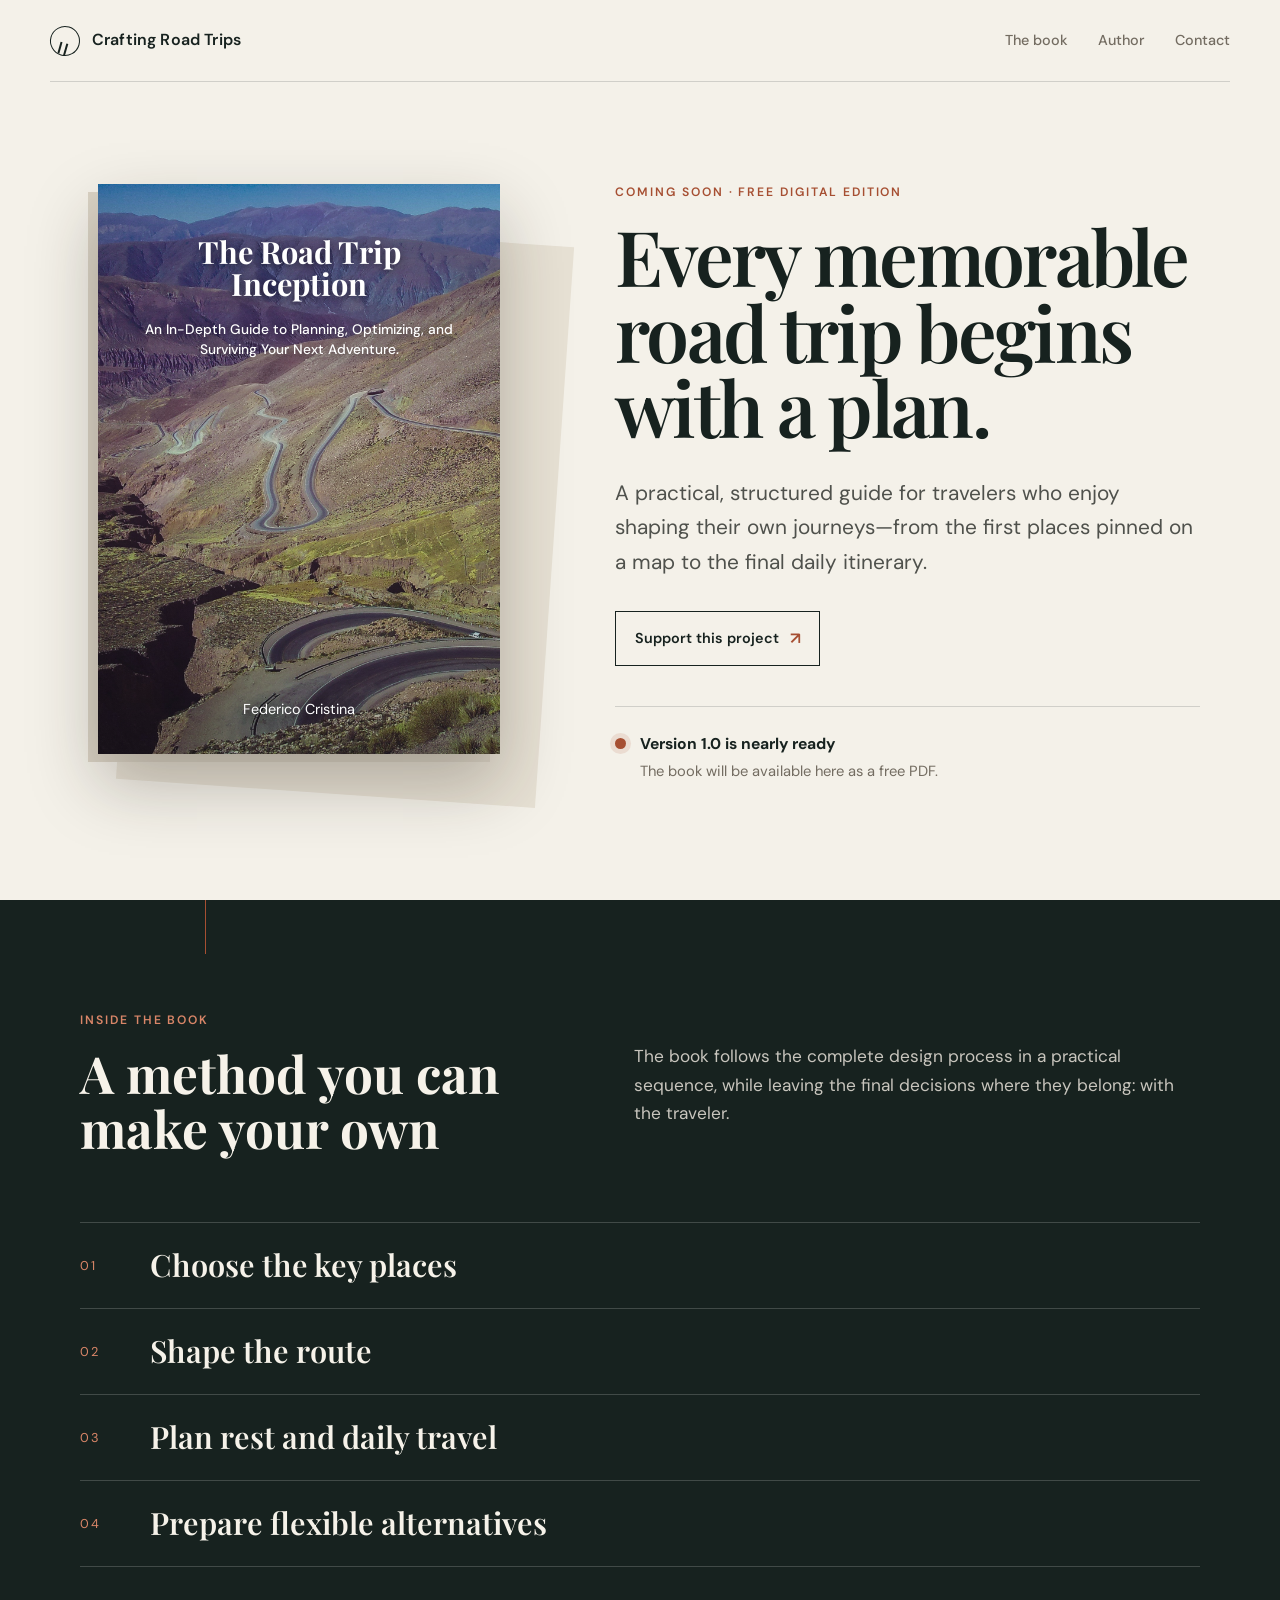
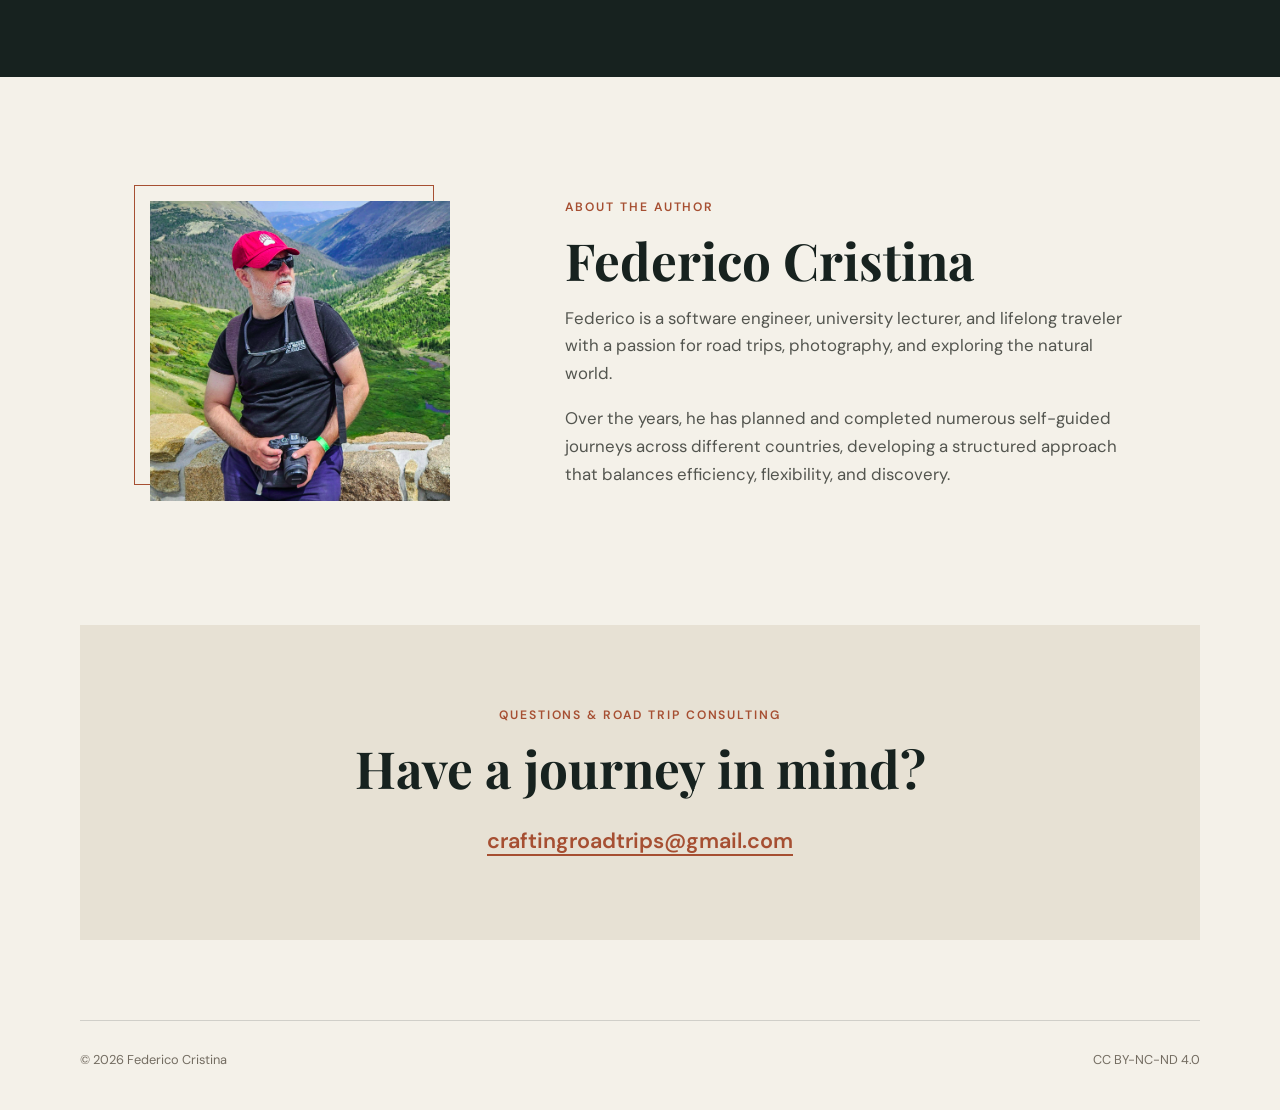
==== index.html @ 1887480f "Create prelaunch website" ====
<!doctype html>
<html lang="en">
<head>
  <meta charset="utf-8">
  <meta name="viewport" content="width=device-width, initial-scale=1">
  <meta name="description" content="The Road Trip Inception — a practical guide to planning independent road trips. Free digital edition coming soon.">
  <meta name="theme-color" content="#17221f">
  <title>Crafting Road Trips | The Road Trip Inception</title>
  <link rel="preconnect" href="https://fonts.googleapis.com">
  <link rel="preconnect" href="https://fonts.gstatic.com" crossorigin>
  <link href="https://fonts.googleapis.com/css2?family=DM+Sans:wght@400;500;600&family=Playfair+Display:wght@600;700&display=swap" rel="stylesheet">
  <link rel="stylesheet" href="styles.css">
</head>
<body>
  <header class="site-header">
    <a class="brand" href="#top" aria-label="Crafting Road Trips, home">
      <span class="brand-mark" aria-hidden="true"><i></i><i></i></span>
      <span>Crafting Road Trips</span>
    </a>
    <nav aria-label="Primary navigation">
      <a href="#book">The book</a>
      <a href="#author">Author</a>
      <a href="#contact">Contact</a>
    </nav>
  </header>

  <main id="top">
    <section class="hero" id="book">
      <div class="book-stage" aria-label="Cover of The Road Trip Inception">
        <div class="book-cover">
          <img src="assets/cover-photo.jpg" alt="A winding mountain road crossing a vast, rugged landscape">
          <div class="cover-shade"></div>
          <div class="cover-copy">
            <h2>The Road Trip Inception</h2>
            <p>An In-Depth Guide to Planning, Optimizing, and Surviving Your Next Adventure.</p>
            <span>Federico Cristina</span>
          </div>
        </div>
      </div>

      <div class="hero-copy">
        <p class="eyebrow">Coming soon · Free digital edition</p>
        <h1>Every memorable road trip begins with a plan.</h1>
        <p class="intro">A practical, structured guide for travelers who enjoy shaping their own journeys—from the first places pinned on a map to the final daily itinerary.</p>
        <a class="support-button" href="https://buymeacoffee.com/craftingroadtrips" target="_blank" rel="noopener noreferrer">
          Support this project <span aria-hidden="true">↗</span>
        </a>
        <div class="release-note">
          <span class="route-dot" aria-hidden="true"></span>
          <div>
            <strong>Version 1.0 is nearly ready</strong>
            <p>The book will be available here as a free PDF.</p>
          </div>
        </div>
      </div>
    </section>

    <section class="method" aria-labelledby="method-title">
      <div class="section-heading">
        <p class="eyebrow">Inside the book</p>
        <h2 id="method-title">A method you can make your own</h2>
      </div>
      <p class="method-intro">The book follows the complete design process in a practical sequence, while leaving the final decisions where they belong: with the traveler.</p>
      <ol class="route-steps">
        <li><span>01</span><strong>Choose the key places</strong></li>
        <li><span>02</span><strong>Shape the route</strong></li>
        <li><span>03</span><strong>Plan rest and daily travel</strong></li>
        <li><span>04</span><strong>Prepare flexible alternatives</strong></li>
      </ol>
    </section>

    <section class="author" id="author" aria-labelledby="author-title">
      <div class="author-photo-wrap">
        <img src="assets/federico-cristina.png" alt="Federico Cristina holding a camera in a mountain landscape">
      </div>
      <div class="author-copy">
        <p class="eyebrow">About the author</p>
        <h2 id="author-title">Federico Cristina</h2>
        <p>Federico is a software engineer, university lecturer, and lifelong traveler with a passion for road trips, photography, and exploring the natural world.</p>
        <p>Over the years, he has planned and completed numerous self-guided journeys across different countries, developing a structured approach that balances efficiency, flexibility, and discovery.</p>
      </div>
    </section>

    <section class="contact" id="contact" aria-labelledby="contact-title">
      <p class="eyebrow">Questions & road trip consulting</p>
      <h2 id="contact-title">Have a journey in mind?</h2>
      <a class="email-link" href="mailto:craftingroadtrips@gmail.com">craftingroadtrips@gmail.com</a>
    </section>
  </main>

  <footer>
    <span>© 2026 Federico Cristina</span>
    <span>CC BY-NC-ND 4.0</span>
  </footer>
</body>
</html>
---- styles.css ----
:root {
  --ink: #17221f;
  --paper: #f4f1e9;
  --paper-deep: #e7e1d4;
  --stone: #736c61;
  --rust: #a64f32;
  --blue: #536c7d;
  --line: rgba(23, 34, 31, .16);
  --serif: "Playfair Display", Georgia, serif;
  --sans: "DM Sans", Arial, sans-serif;
}

* { box-sizing: border-box; }
html { scroll-behavior: smooth; }
body {
  margin: 0;
  color: var(--ink);
  background: var(--paper);
  font-family: var(--sans);
  font-size: 1rem;
  line-height: 1.65;
}

a { color: inherit; }
img { display: block; max-width: 100%; }

.site-header {
  width: min(1180px, calc(100% - 48px));
  min-height: 82px;
  margin: 0 auto;
  display: flex;
  align-items: center;
  justify-content: space-between;
  border-bottom: 1px solid var(--line);
}

.brand {
  display: inline-flex;
  align-items: center;
  gap: 12px;
  text-decoration: none;
  font-weight: 600;
  letter-spacing: .01em;
}

.brand-mark {
  width: 30px;
  height: 30px;
  border: 1px solid var(--ink);
  border-radius: 50%;
  display: flex;
  justify-content: center;
  gap: 4px;
  overflow: hidden;
  transform: rotate(16deg);
}

.brand-mark i {
  display: block;
  width: 2px;
  height: 14px;
  margin-top: 16px;
  background: var(--ink);
}

nav { display: flex; gap: 30px; }
nav a {
  color: var(--stone);
  text-decoration: none;
  font-size: .9rem;
  font-weight: 500;
}
nav a:hover, nav a:focus-visible { color: var(--rust); }

main { overflow: hidden; }
.hero {
  width: min(1120px, calc(100% - 48px));
  margin: 0 auto;
  min-height: calc(100vh - 82px);
  padding: 72px 0 88px;
  display: grid;
  grid-template-columns: minmax(290px, 420px) minmax(0, 1fr);
  align-items: center;
  gap: clamp(60px, 9vw, 130px);
}

.book-stage { position: relative; padding: 0 0 28px 18px; }
.book-stage::before {
  content: "";
  position: absolute;
  z-index: -1;
  inset: 8% -13% -2% 13%;
  background: var(--paper-deep);
  transform: rotate(4deg);
}

.book-cover {
  position: relative;
  aspect-ratio: 148 / 210;
  overflow: hidden;
  box-shadow: 0 30px 65px rgba(35, 28, 20, .28), -10px 8px 0 #dad3c5;
}

.book-cover > img { width: 100%; height: 100%; object-fit: cover; }
.cover-shade {
  position: absolute;
  inset: 0;
  background: linear-gradient(180deg, rgba(7,14,20,.18) 5%, rgba(7,14,20,.02) 46%, rgba(7,14,20,.28) 100%);
}

.cover-copy {
  position: absolute;
  inset: 0;
  padding: 13% 7% 8%;
  color: white;
  text-align: center;
  display: flex;
  flex-direction: column;
  text-shadow: 0 2px 8px rgba(0,0,0,.55);
}

.cover-copy h2 {
  margin: 0;
  font: 700 clamp(1.45rem, 2.4vw, 2.15rem)/1.05 var(--serif);
}
.cover-copy p {
  margin: 1.2rem 0 0;
  font-size: clamp(.66rem, 1.1vw, .86rem);
  font-weight: 500;
  line-height: 1.45;
}
.cover-copy span { margin-top: auto; font-size: clamp(.72rem, 1.2vw, .9rem); }

.eyebrow {
  margin: 0 0 1rem;
  color: var(--rust);
  font-size: .76rem;
  font-weight: 600;
  letter-spacing: .16em;
  text-transform: uppercase;
}

h1, h2 { font-family: var(--serif); }
.hero-copy h1 {
  max-width: 690px;
  margin: 0;
  font-size: clamp(3rem, 6vw, 5.7rem);
  font-weight: 600;
  line-height: .98;
  letter-spacing: -.035em;
}
.intro {
  max-width: 620px;
  margin: 2rem 0 0;
  color: #4f514c;
  font-size: clamp(1.08rem, 1.8vw, 1.3rem);
  line-height: 1.65;
}

.support-button {
  width: fit-content;
  margin-top: 2rem;
  padding: .8rem 1.15rem;
  border: 1px solid var(--ink);
  display: inline-flex;
  align-items: center;
  gap: .7rem;
  color: var(--ink);
  background: transparent;
  text-decoration: none;
  font-size: .9rem;
  font-weight: 600;
  transition: color .2s ease, background-color .2s ease, transform .2s ease;
}
.support-button:hover,
.support-button:focus-visible {
  color: var(--paper);
  background: var(--ink);
  transform: translateY(-2px);
}
.support-button span { color: var(--rust); font-size: 1.05rem; }

.release-note {
  margin-top: 2.5rem;
  padding-top: 1.5rem;
  border-top: 1px solid var(--line);
  display: flex;
  align-items: flex-start;
  gap: 14px;
}
.route-dot {
  width: 11px;
  height: 11px;
  margin-top: 7px;
  flex: 0 0 auto;
  background: var(--rust);
  border-radius: 50%;
  box-shadow: 0 0 0 5px rgba(166,79,50,.13);
}
.release-note strong { font-size: .98rem; }
.release-note p { margin: .1rem 0 0; color: var(--stone); font-size: .92rem; }

.method {
  position: relative;
  padding: 110px max(24px, calc((100vw - 1120px) / 2));
  color: #f6f2e9;
  background: var(--ink);
  display: grid;
  grid-template-columns: .9fr 1.1fr;
  gap: 55px 90px;
}
.method::after {
  content: "";
  position: absolute;
  top: 0;
  left: 16%;
  width: 1px;
  height: 54px;
  background: var(--rust);
}
.method h2, .author h2, .contact h2 {
  margin: 0;
  font-size: clamp(2.2rem, 4vw, 4rem);
  line-height: 1.08;
}
.method-intro { max-width: 620px; margin: 2rem 0 0; color: #c8c5bd; font-size: 1.08rem; }
.method .eyebrow { color: #d98668; }
.route-steps {
  grid-column: 1 / -1;
  margin: 10px 0 0;
  padding: 0;
  list-style: none;
  border-top: 1px solid rgba(255,255,255,.18);
}
.route-steps li {
  min-height: 86px;
  padding: 18px 0;
  border-bottom: 1px solid rgba(255,255,255,.18);
  display: grid;
  grid-template-columns: 70px 1fr;
  align-items: center;
}
.route-steps span { color: #d98668; font-size: .8rem; letter-spacing: .12em; }
.route-steps strong { font: 600 clamp(1.25rem, 2.4vw, 2rem)/1.2 var(--serif); }

.author {
  width: min(980px, calc(100% - 48px));
  margin: 0 auto;
  padding: 120px 0;
  display: grid;
  grid-template-columns: 300px 1fr;
  align-items: center;
  gap: clamp(55px, 9vw, 120px);
}
.author-photo-wrap { position: relative; }
.author-photo-wrap::before {
  content: "";
  position: absolute;
  inset: -16px 16px 16px -16px;
  border: 1px solid var(--rust);
  z-index: -1;
}
.author-photo-wrap img { width: 100%; aspect-ratio: 1; object-fit: cover; }
.author-copy p:not(.eyebrow) { max-width: 590px; color: #53554f; font-size: 1.05rem; }
.author-copy p + p { margin-top: 1.1rem; }

.contact {
  width: min(1120px, calc(100% - 48px));
  margin: 0 auto 80px;
  padding: clamp(48px, 7vw, 80px);
  background: var(--paper-deep);
  text-align: center;
}
.email-link {
  display: inline-block;
  margin-top: 1.7rem;
  color: var(--rust);
  font-size: clamp(1rem, 2.3vw, 1.35rem);
  font-weight: 600;
  text-underline-offset: 6px;
}

footer {
  width: min(1120px, calc(100% - 48px));
  margin: 0 auto;
  padding: 28px 0 40px;
  border-top: 1px solid var(--line);
  color: var(--stone);
  display: flex;
  justify-content: space-between;
  font-size: .8rem;
}

@media (max-width: 760px) {
  .site-header { width: min(100% - 32px, 560px); min-height: 70px; }
  nav { display: none; }
  .hero {
    width: min(100% - 32px, 560px);
    min-height: auto;
    padding: 48px 0 70px;
    grid-template-columns: 1fr;
    gap: 55px;
  }
  .book-stage { width: min(82vw, 360px); justify-self: center; }
  .hero-copy h1 { font-size: clamp(2.75rem, 13vw, 4.4rem); }
  .method { padding-top: 84px; padding-bottom: 84px; grid-template-columns: 1fr; gap: 10px; }
  .route-steps { margin-top: 40px; }
  .route-steps li { grid-template-columns: 52px 1fr; }
  .author { width: min(100% - 48px, 560px); padding: 90px 0; grid-template-columns: 1fr; gap: 55px; }
  .author-photo-wrap { width: min(75vw, 300px); }
  .contact { width: calc(100% - 32px); margin-bottom: 45px; padding-inline: 20px; }
  footer { width: calc(100% - 32px); gap: 18px; flex-direction: column; }
}

@media (prefers-reduced-motion: no-preference) {
  .book-cover { transition: transform .35s ease, box-shadow .35s ease; }
  .book-stage:hover .book-cover { transform: translateY(-5px) rotate(-.35deg); box-shadow: 0 38px 72px rgba(35,28,20,.32), -10px 8px 0 #dad3c5; }
}
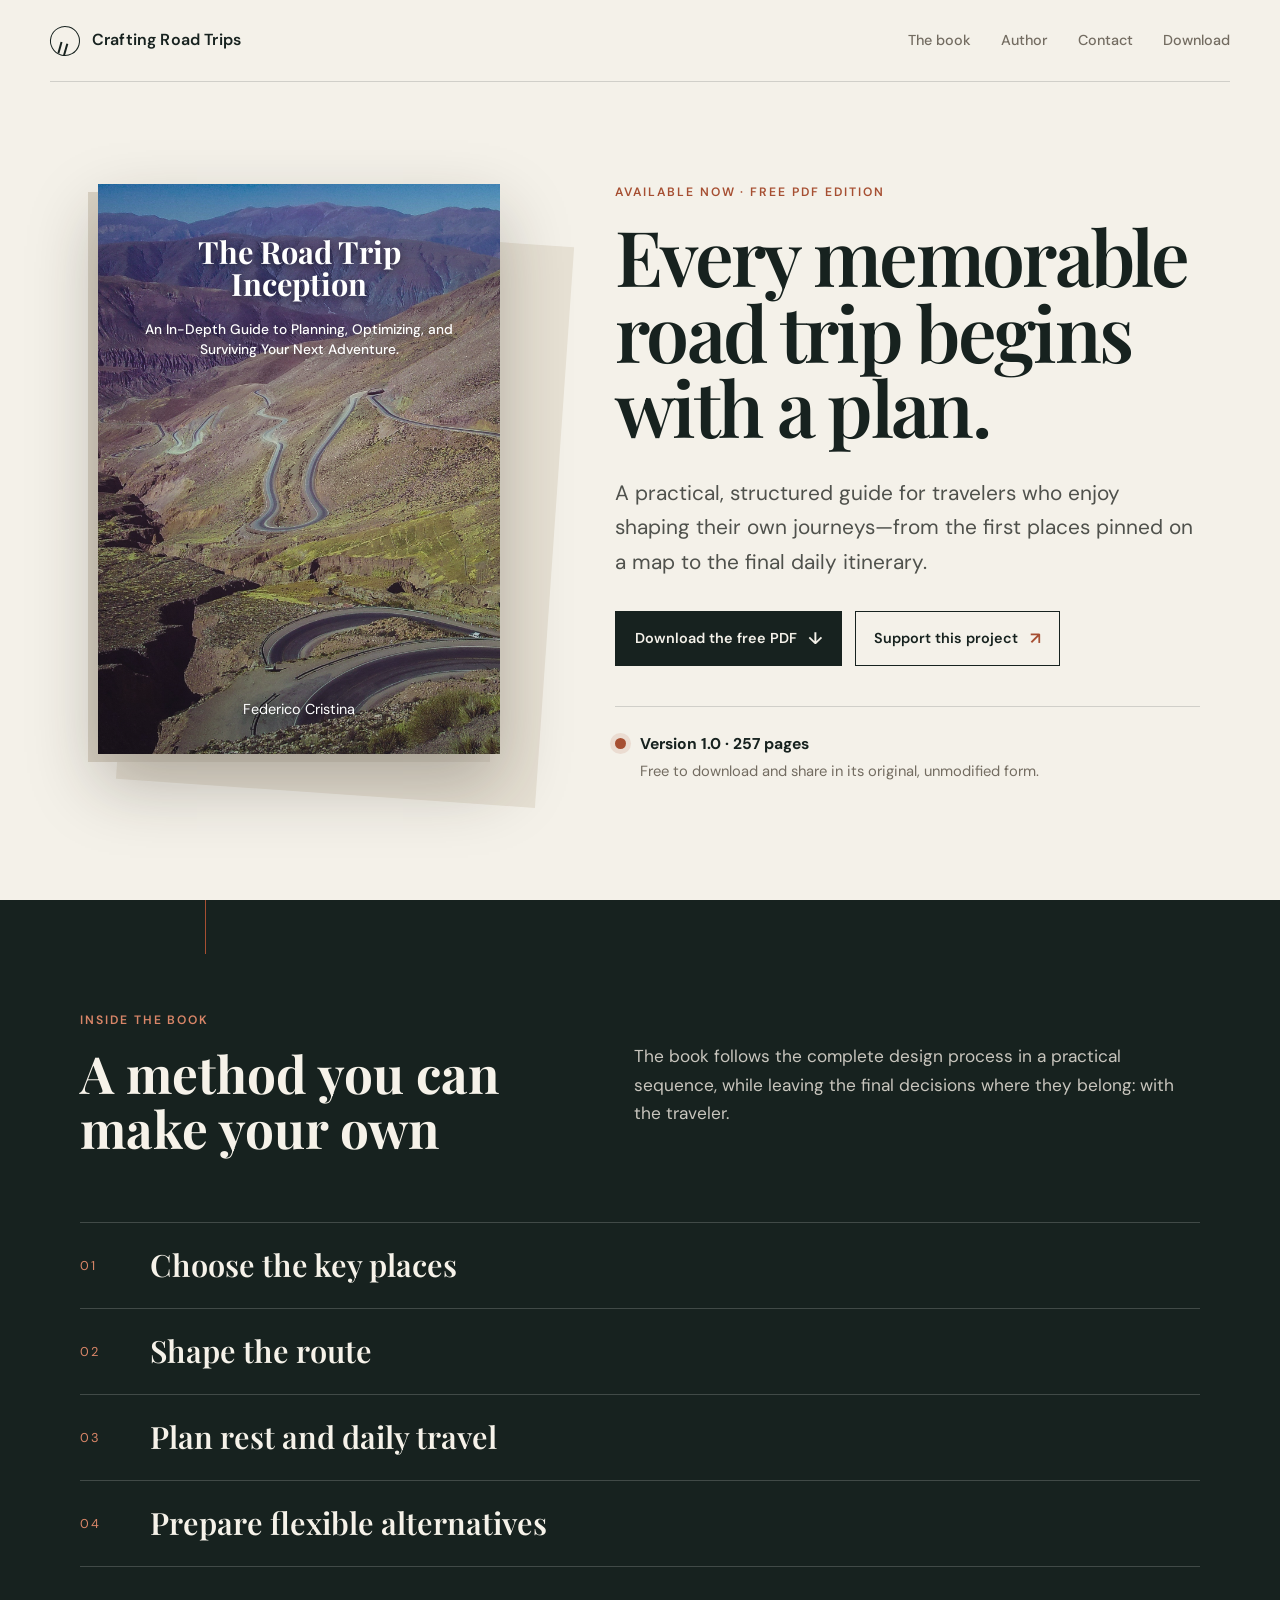
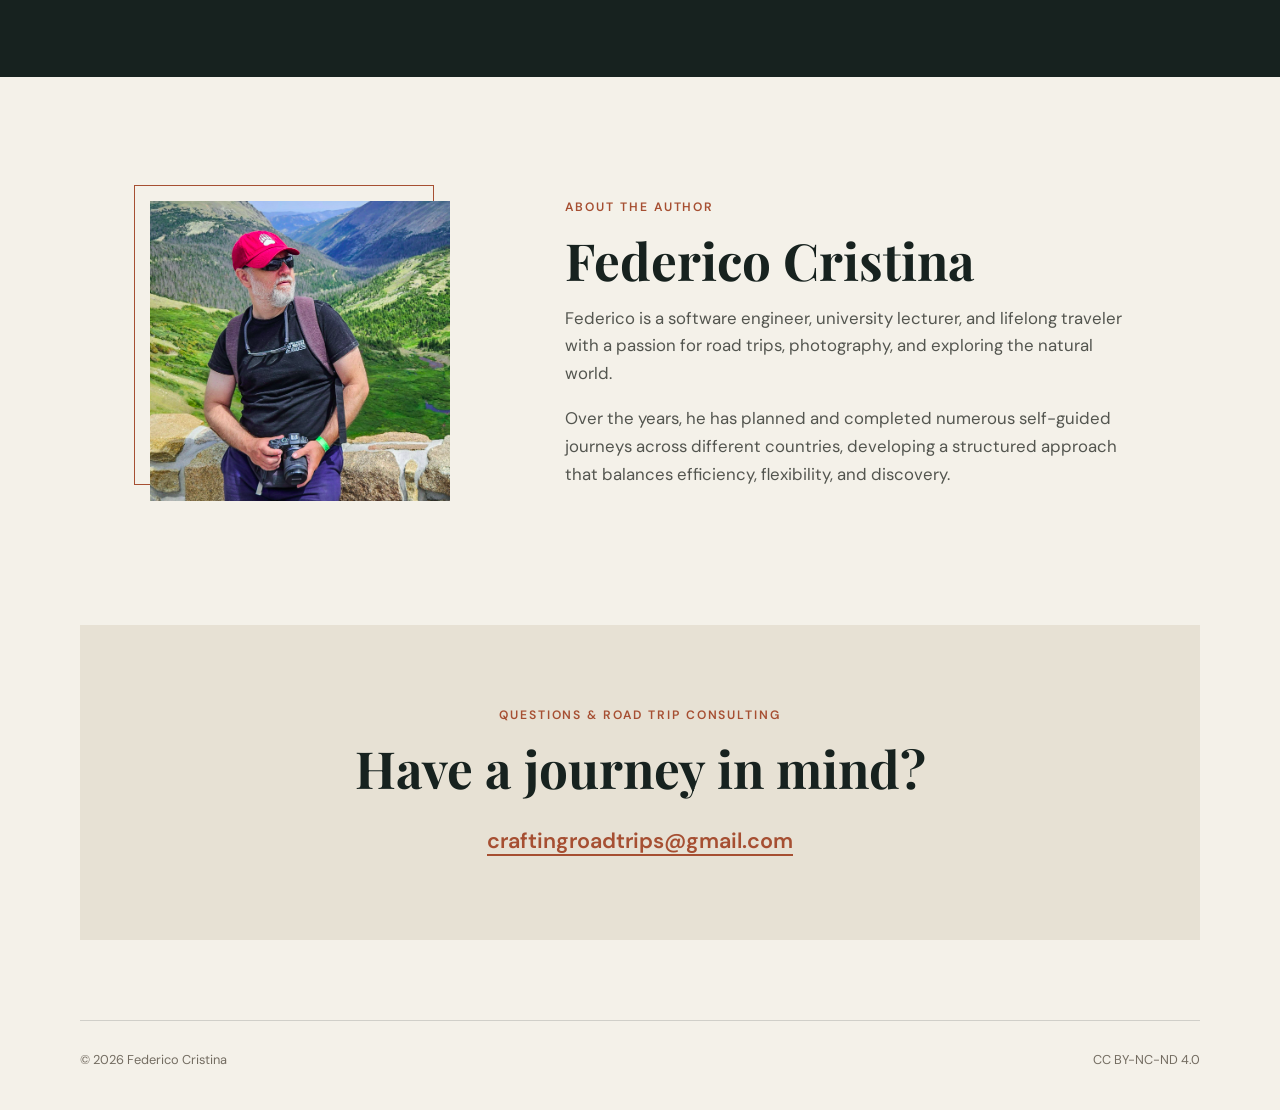
==== commit 42cb230c: "Publish The Road Trip Inception v1.0" ====
--- a/index.html
+++ b/index.html
@@ -3,7 +3,7 @@
 <head>
   <meta charset="utf-8">
   <meta name="viewport" content="width=device-width, initial-scale=1">
-  <meta name="description" content="The Road Trip Inception — a practical guide to planning independent road trips. Free digital edition coming soon.">
+  <meta name="description" content="Download The Road Trip Inception, a free practical guide to planning independent road trips.">
   <meta name="theme-color" content="#17221f">
   <title>Crafting Road Trips | The Road Trip Inception</title>
   <link rel="preconnect" href="https://fonts.googleapis.com">
@@ -21,6 +21,7 @@
       <a href="#book">The book</a>
       <a href="#author">Author</a>
       <a href="#contact">Contact</a>
+      <a href="https://github.com/craftingroadtrips/the-road-trip-inception/releases/latest/download/The-Road-Trip-Inception.pdf">Download</a>
     </nav>
   </header>
 
@@ -39,17 +40,22 @@
       </div>
 
       <div class="hero-copy">
-        <p class="eyebrow">Coming soon · Free digital edition</p>
+        <p class="eyebrow">Available now · Free PDF edition</p>
         <h1>Every memorable road trip begins with a plan.</h1>
         <p class="intro">A practical, structured guide for travelers who enjoy shaping their own journeys—from the first places pinned on a map to the final daily itinerary.</p>
-        <a class="support-button" href="https://buymeacoffee.com/craftingroadtrips" target="_blank" rel="noopener noreferrer">
-          Support this project <span aria-hidden="true">↗</span>
-        </a>
+        <div class="hero-actions">
+          <a class="download-button" href="https://github.com/craftingroadtrips/the-road-trip-inception/releases/latest/download/The-Road-Trip-Inception.pdf">
+            Download the free PDF <span aria-hidden="true">↓</span>
+          </a>
+          <a class="support-button" href="https://buymeacoffee.com/craftingroadtrips" target="_blank" rel="noopener noreferrer">
+            Support this project <span aria-hidden="true">↗</span>
+          </a>
+        </div>
         <div class="release-note">
           <span class="route-dot" aria-hidden="true"></span>
           <div>
-            <strong>Version 1.0 is nearly ready</strong>
-            <p>The book will be available here as a free PDF.</p>
+            <strong>Version 1.0 · 257 pages</strong>
+            <p>Free to download and share in its original, unmodified form.</p>
           </div>
         </div>
       </div>
--- a/styles.css
+++ b/styles.css
@@ -157,9 +157,16 @@
   line-height: 1.65;
 }
 
+.hero-actions {
+  margin-top: 2rem;
+  display: flex;
+  flex-wrap: wrap;
+  gap: .8rem;
+}
+
+.download-button,
 .support-button {
   width: fit-content;
-  margin-top: 2rem;
   padding: .8rem 1.15rem;
   border: 1px solid var(--ink);
   display: inline-flex;
@@ -172,13 +179,25 @@
   font-weight: 600;
   transition: color .2s ease, background-color .2s ease, transform .2s ease;
 }
+.download-button {
+  color: var(--paper);
+  background: var(--ink);
+}
+.download-button:hover,
+.download-button:focus-visible {
+  background: var(--rust);
+  border-color: var(--rust);
+  transform: translateY(-2px);
+}
 .support-button:hover,
 .support-button:focus-visible {
   color: var(--paper);
   background: var(--ink);
   transform: translateY(-2px);
 }
-.support-button span { color: var(--rust); font-size: 1.05rem; }
+.download-button span,
+.support-button span { font-size: 1.05rem; }
+.support-button span { color: var(--rust); }
 
 .release-note {
   margin-top: 2.5rem;
@@ -303,6 +322,8 @@
   }
   .book-stage { width: min(82vw, 360px); justify-self: center; }
   .hero-copy h1 { font-size: clamp(2.75rem, 13vw, 4.4rem); }
+  .hero-actions { align-items: stretch; flex-direction: column; }
+  .download-button, .support-button { width: 100%; justify-content: center; }
   .method { padding-top: 84px; padding-bottom: 84px; grid-template-columns: 1fr; gap: 10px; }
   .route-steps { margin-top: 40px; }
   .route-steps li { grid-template-columns: 52px 1fr; }
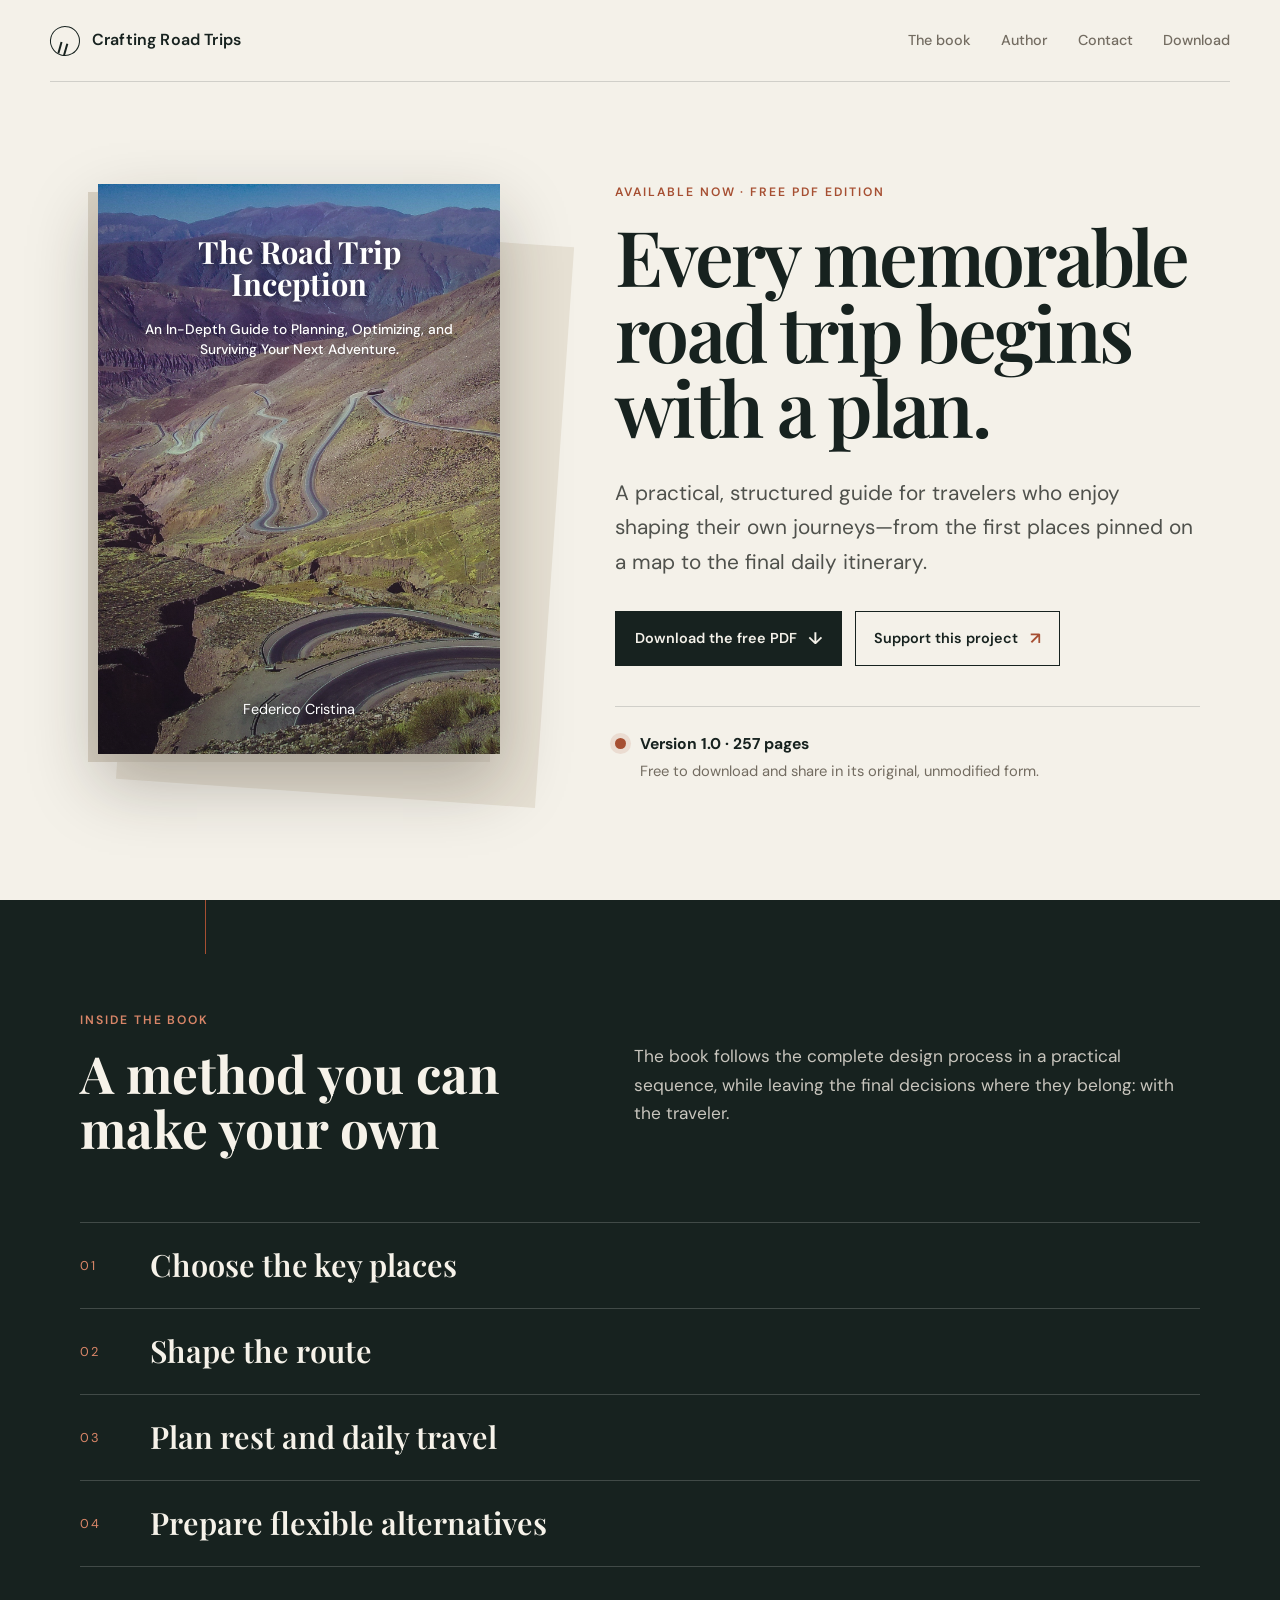
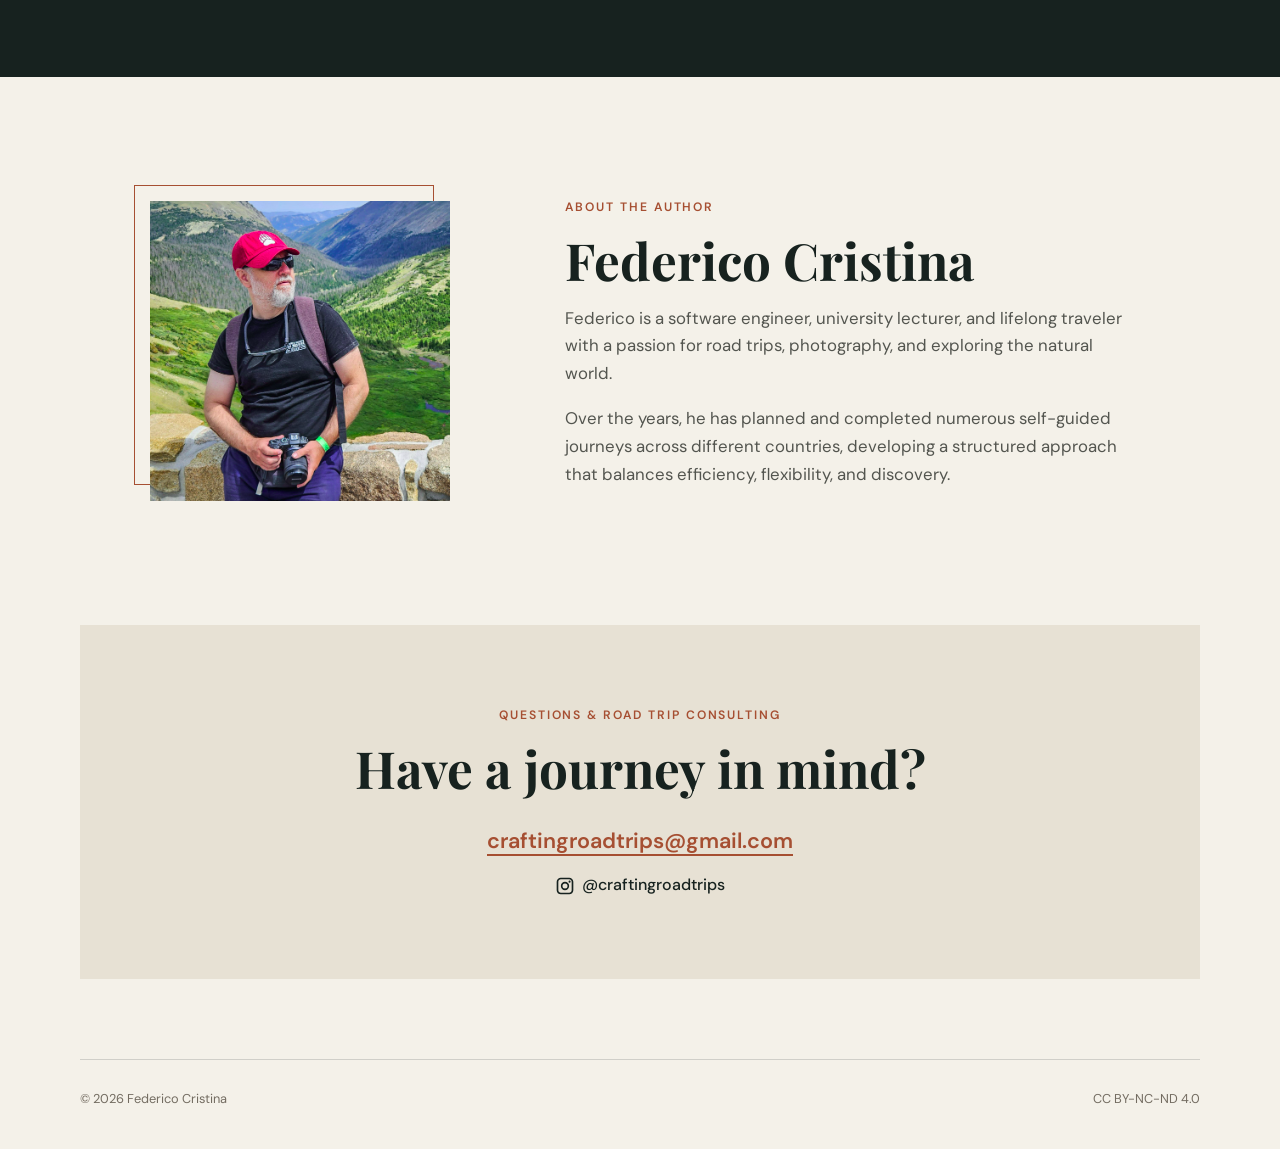
==== commit 3f0e37aa: "Incorporar nuevos enlaces" ====
--- a/index.html
+++ b/index.html
@@ -4,8 +4,68 @@
   <meta charset="utf-8">
   <meta name="viewport" content="width=device-width, initial-scale=1">
   <meta name="description" content="Download The Road Trip Inception, a free practical guide to planning independent road trips.">
+  <meta name="author" content="Federico Cristina">
+  <meta name="robots" content="index, follow, max-image-preview:large">
   <meta name="theme-color" content="#17221f">
   <title>Crafting Road Trips | The Road Trip Inception</title>
+  <link rel="canonical" href="https://craftingroadtrips.github.io/">
+  <link rel="alternate" type="application/pdf" title="The Road Trip Inception — Free PDF" href="https://github.com/craftingroadtrips/the-road-trip-inception/releases/latest/download/The-Road-Trip-Inception.pdf">
+  <link rel="icon" href="assets/favicon.svg" type="image/svg+xml">
+
+  <meta property="og:type" content="website">
+  <meta property="og:site_name" content="Crafting Road Trips">
+  <meta property="og:title" content="The Road Trip Inception — Free Road Trip Planning Guide">
+  <meta property="og:description" content="A practical, structured guide to planning independent road trips—from the first places pinned on a map to the final daily itinerary.">
+  <meta property="og:url" content="https://craftingroadtrips.github.io/">
+  <meta property="og:image" content="https://craftingroadtrips.github.io/assets/social-preview.jpg">
+  <meta property="og:image:width" content="1200">
+  <meta property="og:image:height" content="630">
+  <meta property="og:image:alt" content="The Road Trip Inception by Federico Cristina">
+
+  <meta name="twitter:card" content="summary_large_image">
+  <meta name="twitter:title" content="The Road Trip Inception — Free Road Trip Planning Guide">
+  <meta name="twitter:description" content="A practical, structured guide to planning independent road trips.">
+  <meta name="twitter:image" content="https://craftingroadtrips.github.io/assets/social-preview.jpg">
+  <meta name="twitter:image:alt" content="The Road Trip Inception by Federico Cristina">
+
+  <script type="application/ld+json">
+  {
+    "@context": "https://schema.org",
+    "@type": "Book",
+    "name": "The Road Trip Inception",
+    "alternateName": "An In-Depth Guide to Planning, Optimizing, and Surviving Your Next Adventure",
+    "author": {
+      "@type": "Person",
+      "name": "Federico Cristina"
+    },
+    "author": {
+      "@type": "Person",
+      "name": "Federico Cristina"
+    },
+    "publisher": {
+      "@type": "Organization",
+      "name": "Crafting Road Trips",
+      "url": "https://craftingroadtrips.github.io/",
+      "sameAs": [
+        "https://www.instagram.com/craftingroadtrips/"
+      ]
+    },
+    "description": "A practical, structured guide to planning independent road trips, from choosing key places and shaping the route to building a flexible daily itinerary.",
+    "url": "https://craftingroadtrips.github.io/",
+    "image": "https://craftingroadtrips.github.io/assets/social-preview.jpg",
+    "inLanguage": "en",
+    "bookFormat": "https://schema.org/EBook",
+    "isAccessibleForFree": true,
+    "license": "https://creativecommons.org/licenses/by-nc-nd/4.0/",
+    "offers": {
+      "@type": "Offer",
+      "price": "0",
+      "priceCurrency": "USD",
+      "availability": "https://schema.org/InStock",
+      "url": "https://github.com/craftingroadtrips/the-road-trip-inception/releases/latest/download/The-Road-Trip-Inception.pdf"
+    }
+  }
+  </script>
   <link rel="preconnect" href="https://fonts.googleapis.com">
   <link rel="preconnect" href="https://fonts.gstatic.com" crossorigin>
   <link href="https://fonts.googleapis.com/css2?family=DM+Sans:wght@400;500;600&family=Playfair+Display:wght@600;700&display=swap" rel="stylesheet">
@@ -90,7 +150,22 @@
     <section class="contact" id="contact" aria-labelledby="contact-title">
       <p class="eyebrow">Questions & road trip consulting</p>
       <h2 id="contact-title">Have a journey in mind?</h2>
-      <a class="email-link" href="mailto:craftingroadtrips@gmail.com">craftingroadtrips@gmail.com</a>
+      <div class="contact-links">
+        <a class="email-link" href="mailto:craftingroadtrips@gmail.com">
+          craftingroadtrips@gmail.com
+        </a>
+
+        <a class="instagram-link"
+          href="https://www.instagram.com/craftingroadtrips/"
+          target="_blank"
+          rel="noopener noreferrer"
+          aria-label="Crafting Road Trips on Instagram">
+          <svg viewBox="0 0 24 24" aria-hidden="true">
+            <path d="M7 2C4.24 2 2 4.24 2 7v10c0 2.76 2.24 5 5 5h10c2.76 0 5-2.24 5-5V7c0-2.76-2.24-5-5-5H7zm10 2c1.66 0 3 1.34 3 3v10c0 1.66-1.34 3-3 3H7c-1.66 0-3-1.34-3-3V7c0-1.66 1.34-3 3-3h10zm.5 1.5a1.25 1.25 0 1 0 0 2.5 1.25 1.25 0 0 0 0-2.5zM12 7a5 5 0 1 0 0 10 5 5 0 0 0 0-10zm0 2a3 3 0 1 1 0 6 3 3 0 0 1 0-6z"/>
+          </svg>
+          @craftingroadtrips
+        </a>
+      </div>
     </section>
   </main>
 
--- a/styles.css
+++ b/styles.css
@@ -337,3 +337,29 @@
   .book-cover { transition: transform .35s ease, box-shadow .35s ease; }
   .book-stage:hover .book-cover { transform: translateY(-5px) rotate(-.35deg); box-shadow: 0 38px 72px rgba(35,28,20,.32), -10px 8px 0 #dad3c5; }
 }
+
+.contact-links {
+  display: flex;
+  flex-direction: column;
+  align-items: center;
+  gap: 0.8rem;
+}
+
+.instagram-link {
+  display: inline-flex;
+  align-items: center;
+  gap: 0.45rem;
+  color: inherit;
+  text-decoration: none;
+  font-weight: 500;
+}
+
+.instagram-link svg {
+  width: 20px;
+  height: 20px;
+  fill: currentColor;
+}
+
+.instagram-link:hover {
+  opacity: 0.7;
+}
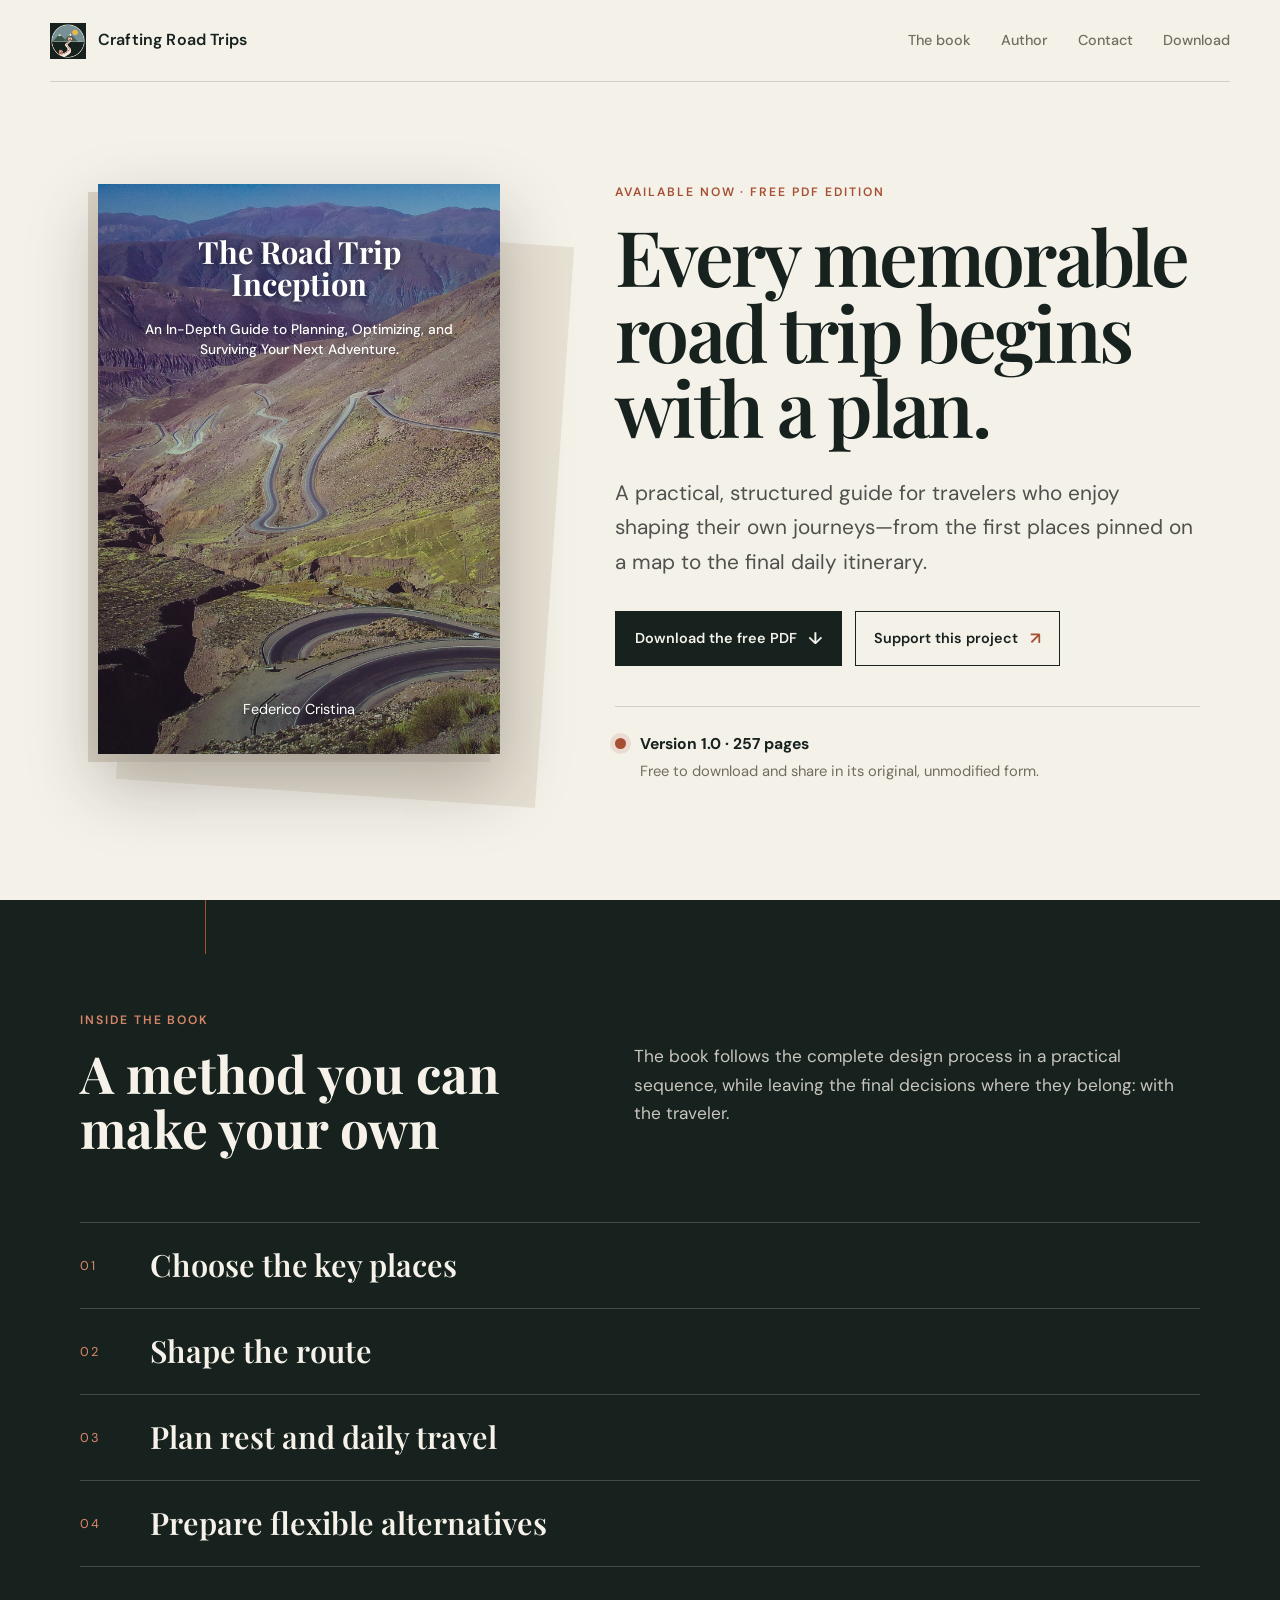
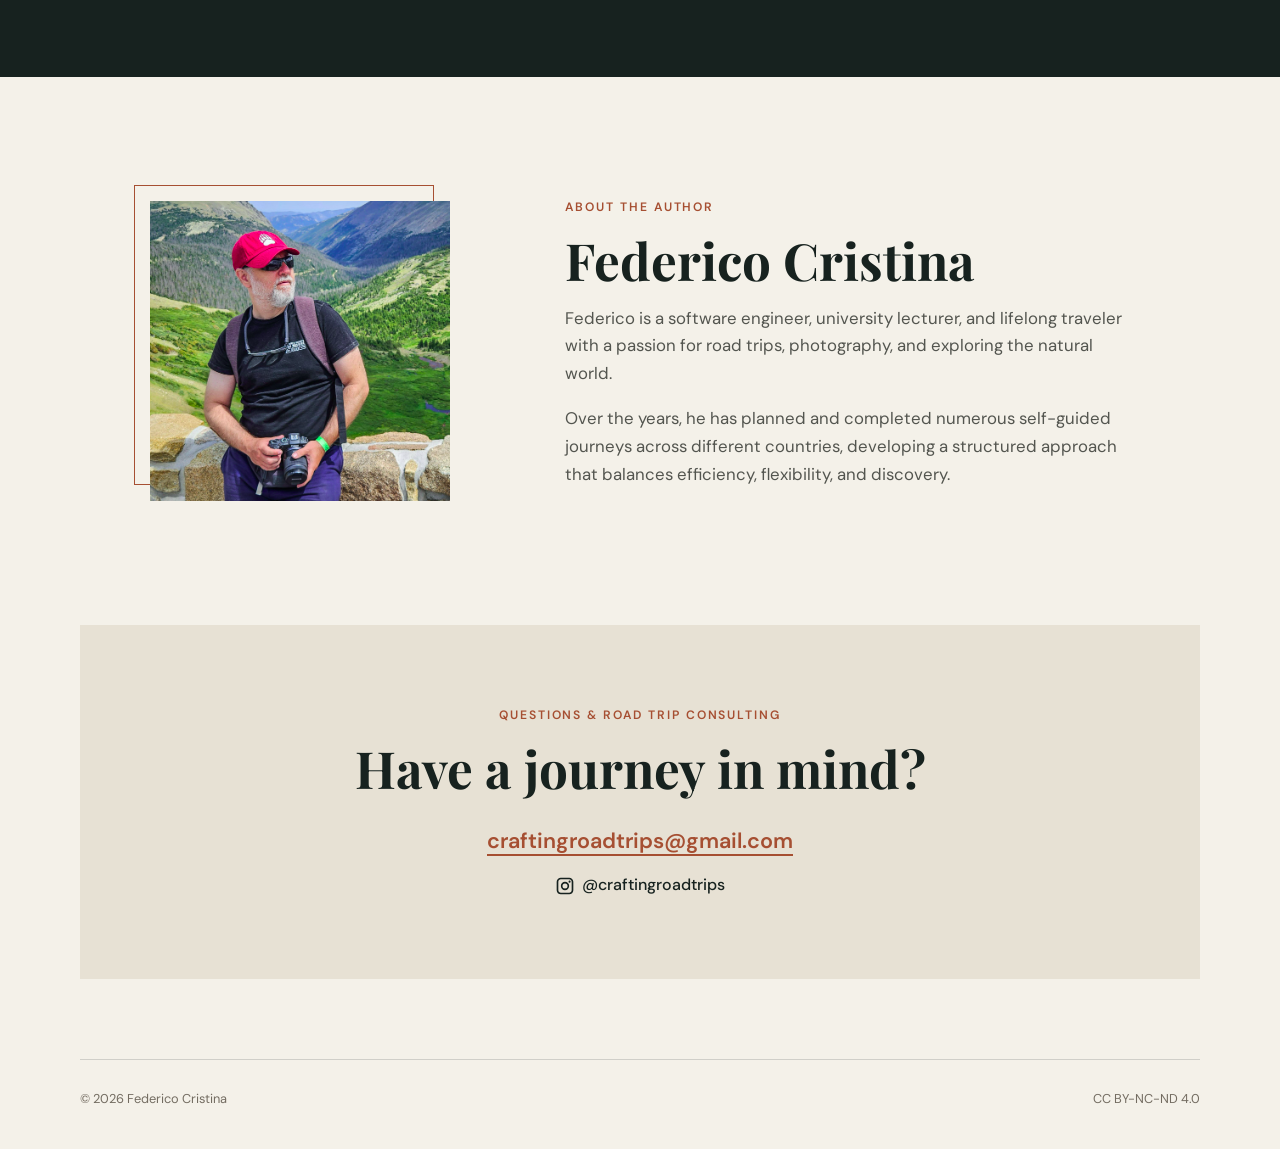
==== commit fb3f92db: "Logo" ====
--- a/index.html
+++ b/index.html
@@ -74,7 +74,7 @@
 <body>
   <header class="site-header">
     <a class="brand" href="#top" aria-label="Crafting Road Trips, home">
-      <span class="brand-mark" aria-hidden="true"><i></i><i></i></span>
+      <img class="brand-logo" src="assets/logo.png" alt="">
       <span>Crafting Road Trips</span>
     </a>
     <nav aria-label="Primary navigation">
--- a/styles.css
+++ b/styles.css
@@ -362,4 +362,11 @@
 
 .instagram-link:hover {
   opacity: 0.7;
+}
+
+.brand-logo {
+  width: 36px;
+  height: 36px;
+  object-fit: contain;
+  flex-shrink: 0;
 }
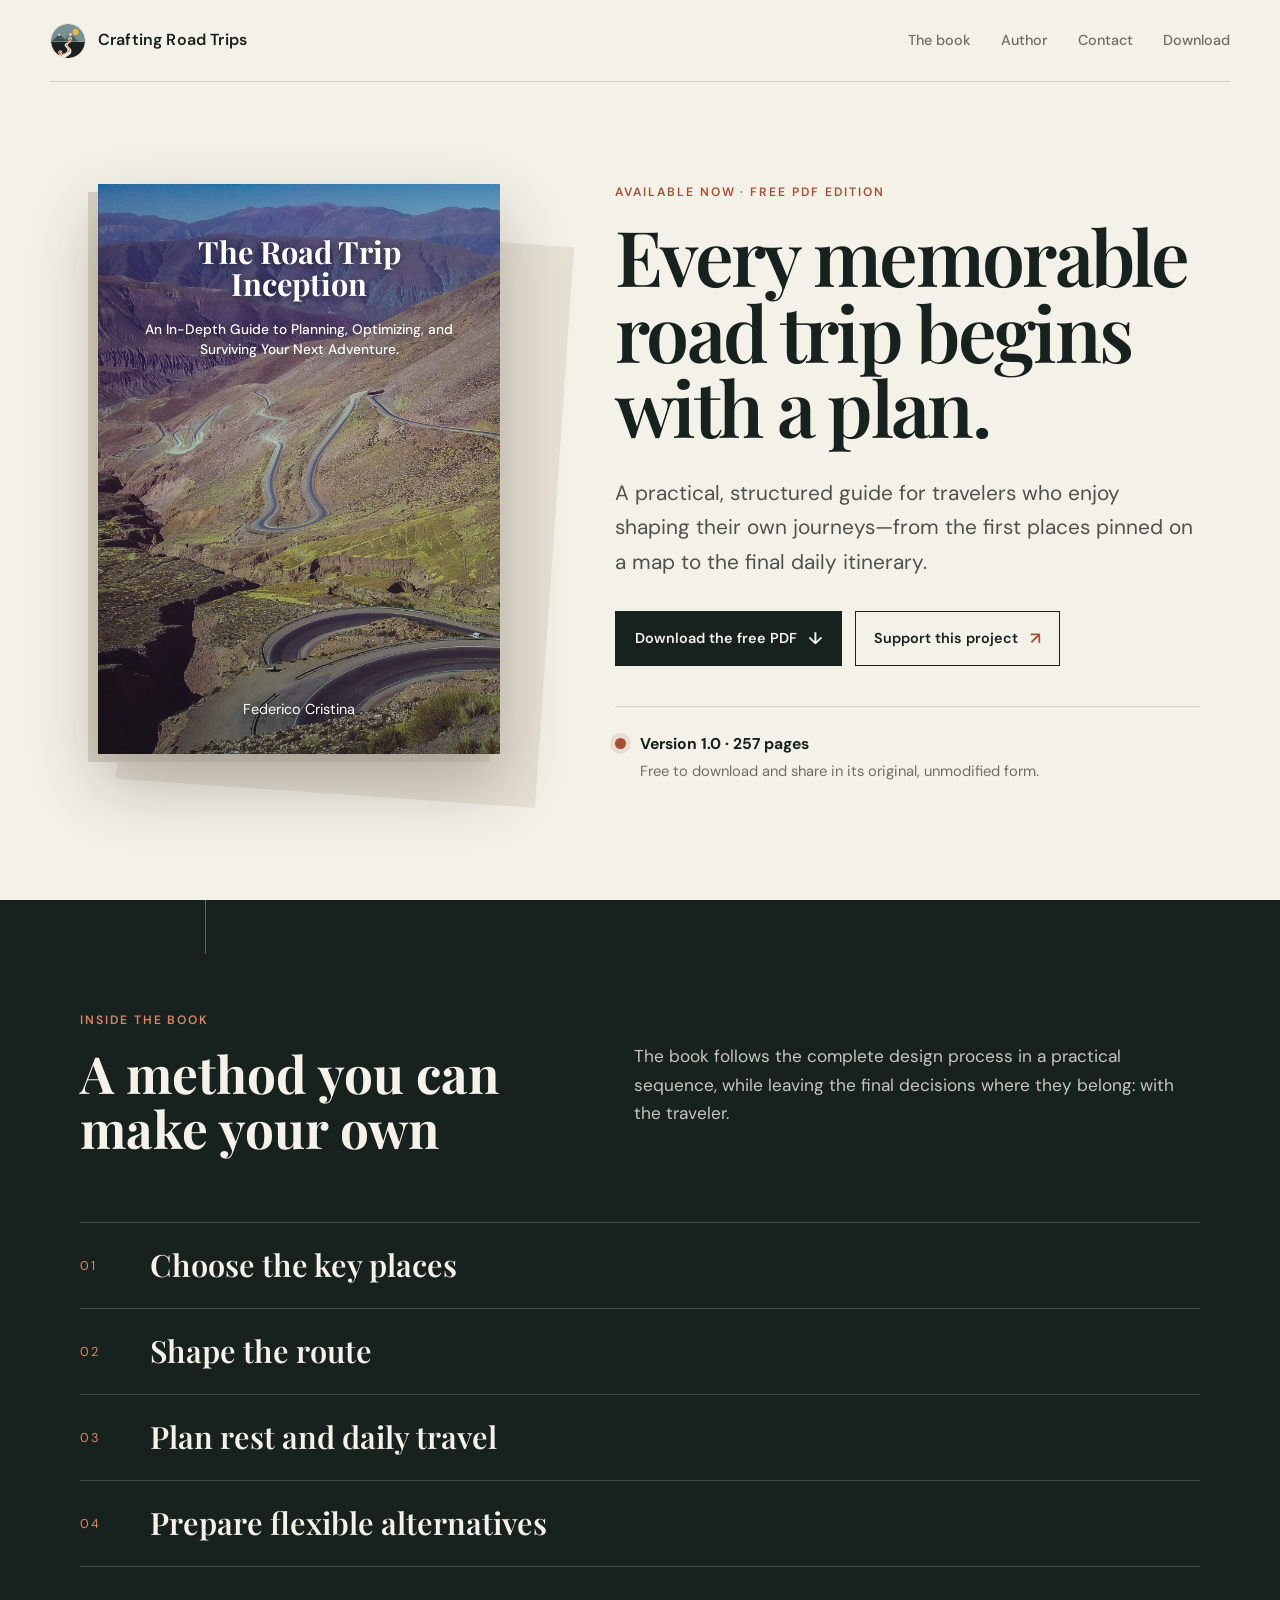
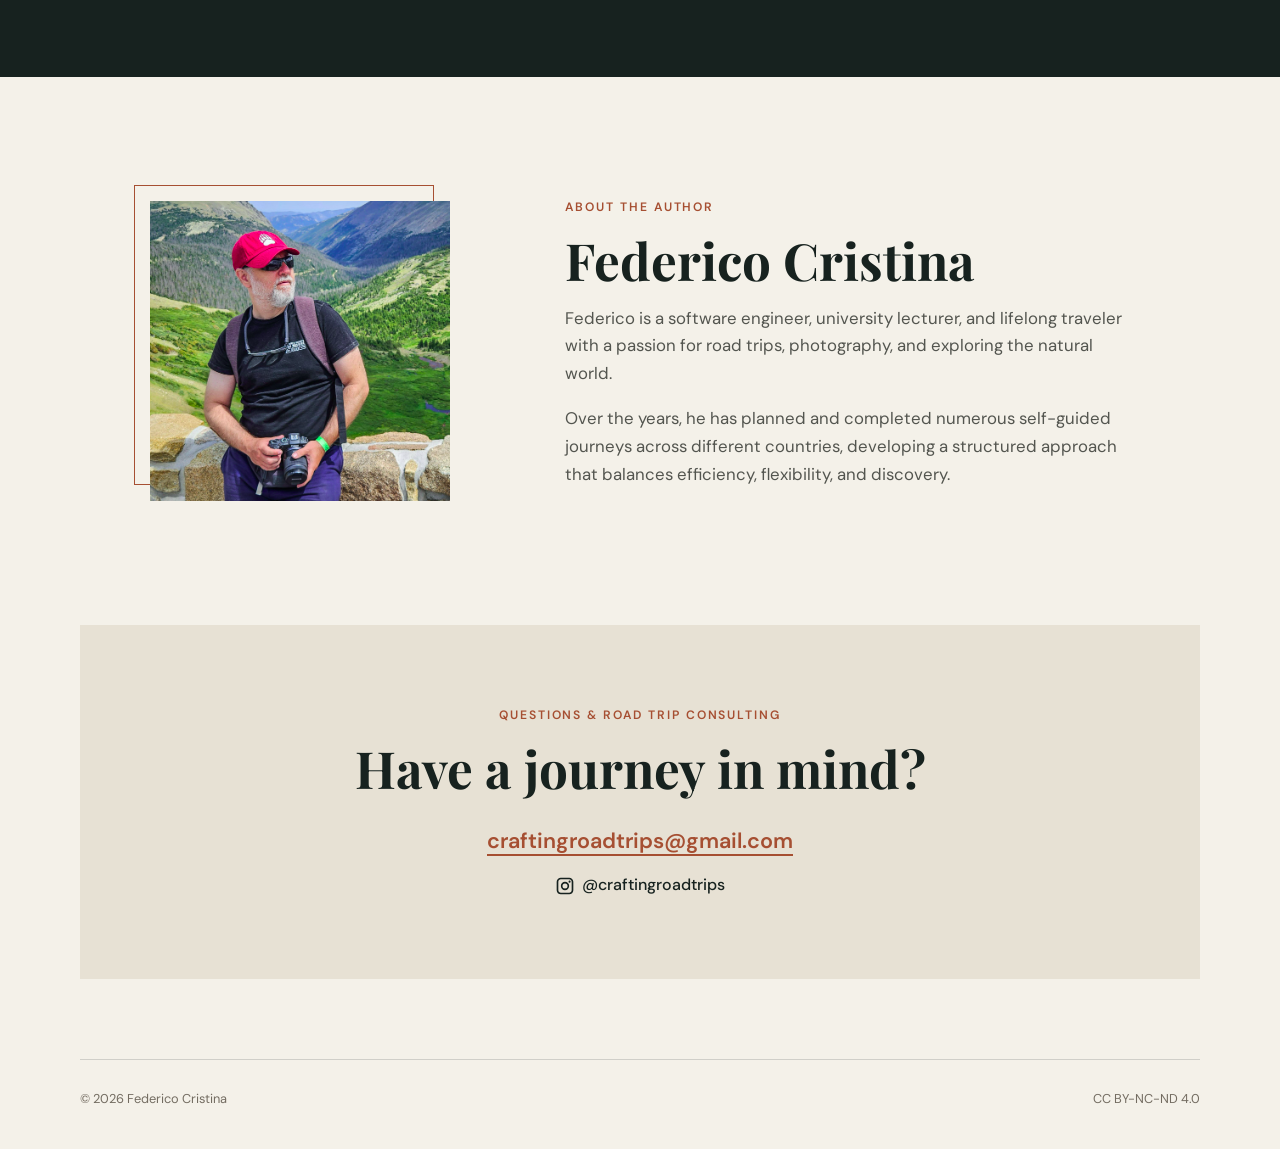
==== commit 87898996: "Update index.html" ====
--- a/index.html
+++ b/index.html
@@ -74,7 +74,7 @@
 <body>
   <header class="site-header">
     <a class="brand" href="#top" aria-label="Crafting Road Trips, home">
-      <img class="brand-logo" src="assets/logo.png" alt="">
+      <img class="brand-logo" src="assets/logo-transparent-low.png" alt="">
       <span>Crafting Road Trips</span>
     </a>
     <nav aria-label="Primary navigation">
